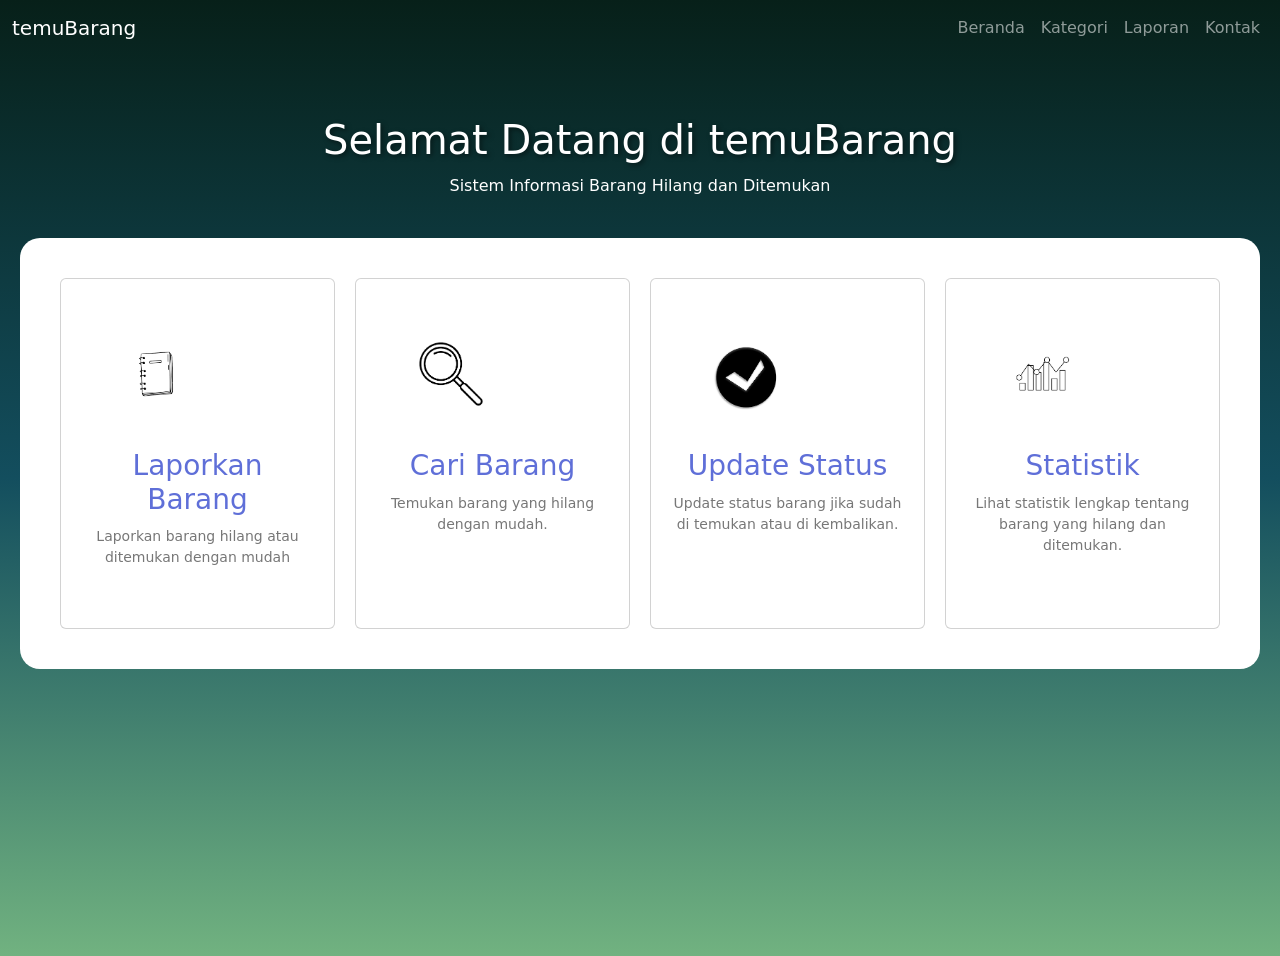
==== index.html @ 5a1c9bf5 "first commit" ====
<!DOCTYPE html>
<html lang="en">

<head>
    <meta charset="UTF-8">
    <meta name="viewport" content="width=device-width, initial-scale=1.0">
    <link rel="stylesheet" href="src/style/style.css">
    <link href="https://cdn.jsdelivr.net/npm/bootstrap@5.3.8/dist/css/bootstrap.min.css" rel="stylesheet"
        integrity="sha384-sRIl4kxILFvY47J16cr9ZwB07vP4J8+LH7qKQnuqkuIAvNWLzeN8tE5YBujZqJLB" crossorigin="anonymous">
    <title>temuBarang.id</title>
</head>

<body>

    <nav class="navbar navbar-expand-lg bg-transparent navbar-dark">
        <div class="container-fluid">
            <a class="navbar-brand" href="#">temuBarang</a>
            <button class="navbar-toggler" type="button" data-bs-toggle="collapse" data-bs-target="#navbarNav"
                aria-controls="navbarNav" aria-expanded="false" aria-label="Toggle navigation">
                <span class="navbar-toggler-icon"></span>
            </button>
            <div class="collapse navbar-collapse" id="navbarNav">
                <ul class="navbar-nav d-flex justify-content-and ms-auto">
                    <li class="nav-item">
                        <a class="nav-link text-center" href="index.html">Beranda</a>
                    </li>
                    <li class="nav-item">
                        <a class="nav-link text-center" href="src/pages/kategori.html">Kategori</a>
                    </li>
                    <li class="nav-item">
                        <a class="nav-link text-center" href="src/pages/laporan.html">Laporan</a>
                    </li>
                    <li class="nav-item">
                        <a class="nav-link text-center" href="src/pages/kontak.html">Kontak</a>
                    </li>
                </ul>
            </div>
        </div>
    </nav>

    <div class="hero">
        <h1>Selamat Datang di temuBarang</h1>
        <p>Sistem Informasi Barang Hilang dan Ditemukan</p>

        <div class="cards">
            <div class="card">
                <div class="icon"><img src="src/assets/laporan.png"></div>
                <h3>Laporkan Barang</h3>
                <p>Laporkan barang hilang atau ditemukan dengan mudah</p>
            </div>

            <div class="card">
                <div class="icon"><img src="src/assets/pencarian.png"></div>
                <h3>Cari Barang</h3>
                <p>Temukan barang yang hilang dengan mudah.</p>
            </div>

            <div class="card">
                <div class="icon"><img src="src/assets/update.png"></div>
                <h3>Update Status</h3>
                <p>Update status barang jika sudah di temukan atau di kembalikan.</p>
            </div>

            <div class="card">
                <div class="icon"><img src="src/assets/statistik.png"></div>
                <h3>Statistik</h3>
                <p>Lihat statistik lengkap tentang barang yang hilang dan ditemukan.</p>
            </div>
        </div>

        <footer>
            
        </footer>
    </div>



</body>

<script src="src/component/navbar.js"></script>

<script src="https://cdn.jsdelivr.net/npm/bootstrap@5.3.8/dist/js/bootstrap.bundle.min.js"
    integrity="sha384-FKyoEForCGlyvwx9Hj09JcYn3nv7wiPVlz7YYwJrWVcXK/BmnVDxM+D2scQbITxI"
    crossorigin="anonymous"></script>

</html>
---- src/style/style.css ----
body {
    margin: 0;
    padding: 0;
    box-sizing: border-box;
    font-family: sans-serif;
    background: linear-gradient(to bottom, #072019, #134e5e, #71b280);
}

.hero {
    padding: 60px 20px;
    text-align: center;
    height: 100vh;
}

.hero h1 {
    color: white;
    text-shadow: 2px 2px 5px rgba(0, 0, 0, 0.5);
    font-size: 40px;
    margin-bottom: 10px;
}

.hero p {
    color: white;
    margin-bottom: 40px;
}

.cards {
    background: #fff;
    padding: 40px;
    border-radius:20px;
    display: flex;
    justify-content: center;
    gap: 20px;
}

.card {
    background: #f3f4f6;
    padding: 20px;
    border-radius: 15px;
    width: 100%;
    transition: 0.3s;
    text-align: center;
}

.icon {
    width: 150px;
    height: 150px;
    border-radius: 50%;
    display: flex;
    justify-content: center;
    align-items: center;
    margin: 0 auto 15ox auto;
    background: #fff;
}

.icon img {
    width: 80px;
    height: 80px;
    object-fit: contain;
}

.card h3 {
    color: #5f6fd8;
    margin-bottom: 10px
}

.card p {
    font-size: 14px;
    color: #777;
}

.card:hover {
    transform: translateY(-5px);
    cursor: pointer;
}
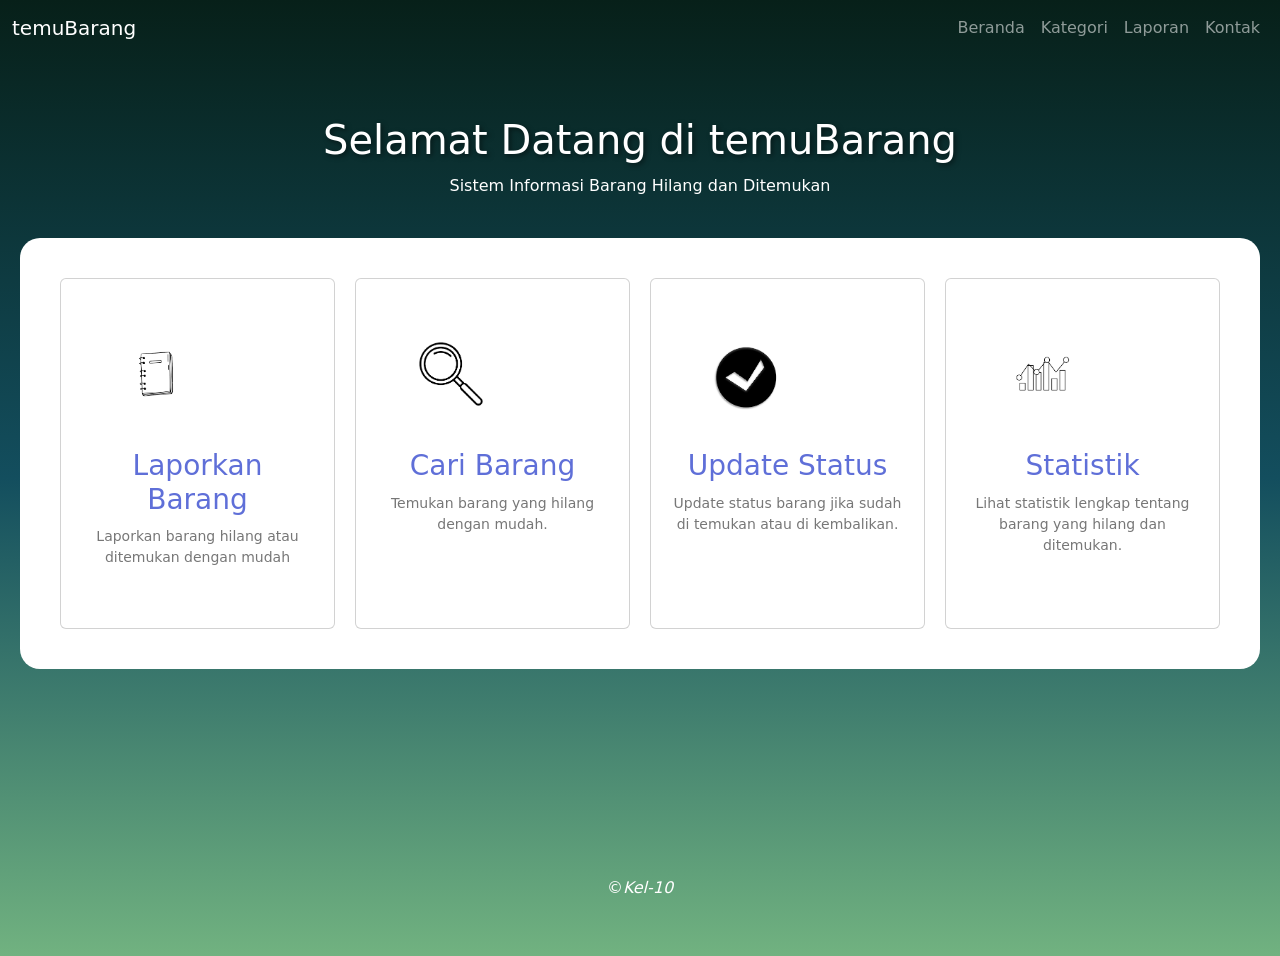
==== commit 5fab1d0f: "melengkapi yang belum ada" ====
--- a/index.html
+++ b/index.html
@@ -68,17 +68,13 @@
             </div>
         </div>
 
-        <footer>
-            
-        </footer>
+        <footer> ©<em>Kel-10</em></footer>
     </div>
 
 
 
 </body>
 
-<script src="src/component/navbar.js"></script>
-
 <script src="https://cdn.jsdelivr.net/npm/bootstrap@5.3.8/dist/js/bootstrap.bundle.min.js"
     integrity="sha384-FKyoEForCGlyvwx9Hj09JcYn3nv7wiPVlz7YYwJrWVcXK/BmnVDxM+D2scQbITxI"
     crossorigin="anonymous"></script>
--- a/src/style/style.css
+++ b/src/style/style.css
@@ -72,4 +72,12 @@
 .card:hover {
     transform: translateY(-5px);
     cursor: pointer;
+}
+
+footer {
+    position: fixed;
+    bottom: 0;
+    left: 0;
+    width: 100%;
+    color: white;
 }
